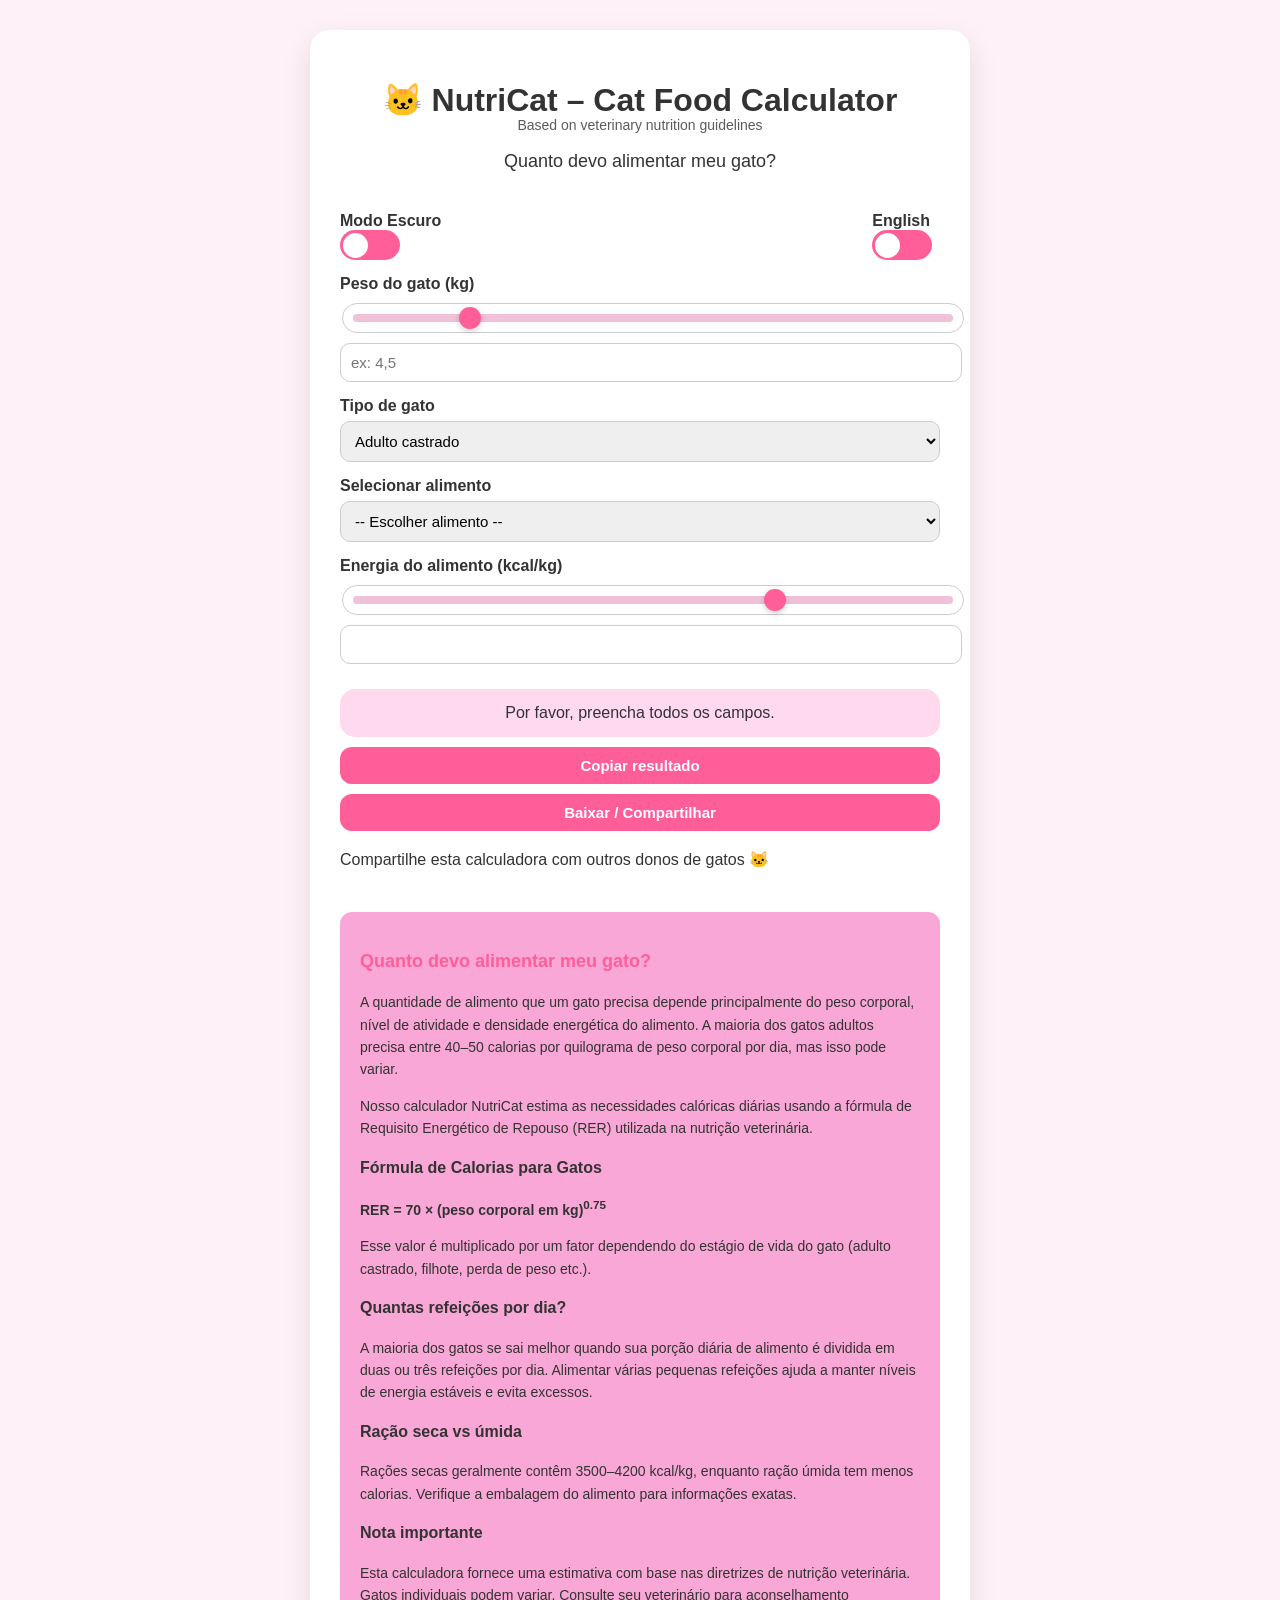
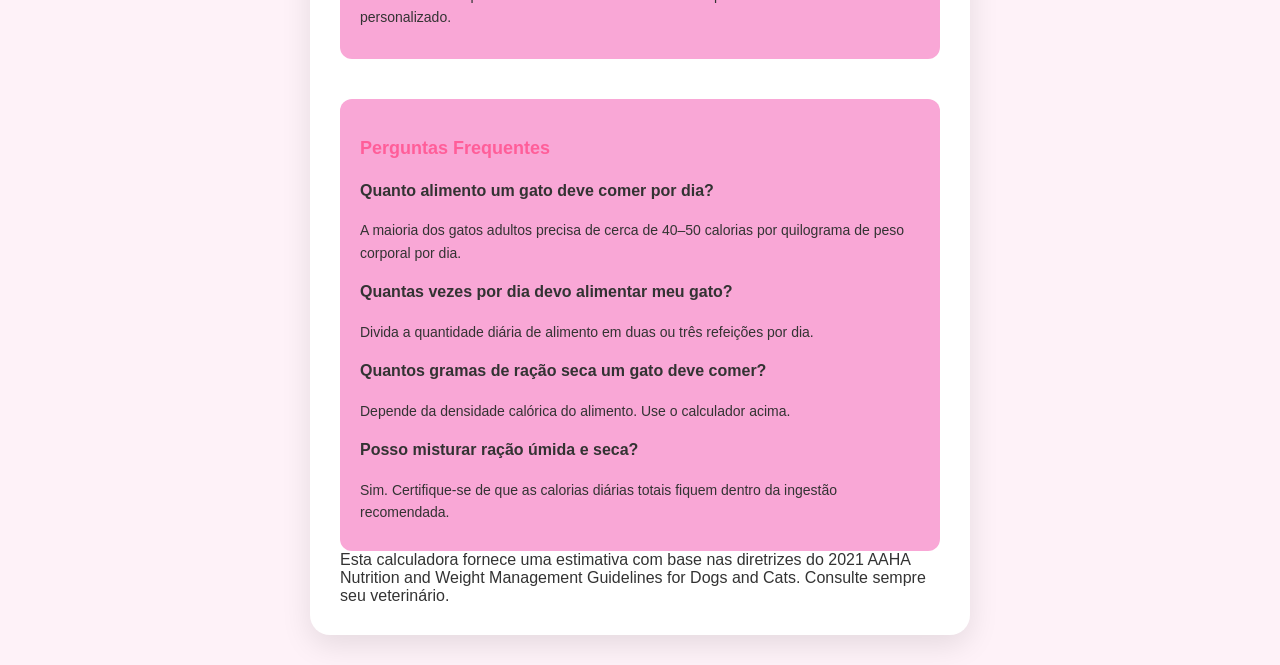
==== index.html @ 70884377 "Add FAQ, SEO and share features" ====
<!DOCTYPE html>
<html lang="pt">
<head>
<meta charset="UTF-8">
<meta name="viewport" content="width=device-width, initial-scale=1.0">

<title>Cat Food Calculator – How Much Should I Feed My Cat? | NutriCat</title>
<meta name="description" content="Free cat food calculator to estimate how much food your cat should eat daily based on weight and food calories. Based on veterinary nutrition guidelines.">


<!-- START: OpenGraph -->

<meta property="og:title" content="Cat Food Calculator – NutriCat">
<meta property="og:description" content="Free calculator to estimate how much food your cat should eat daily.">
<meta property="og:type" content="website">
<meta property="og:url" content="https://yourdomain.com">

<!-- END: OpenGraph -->


<!-- WebApp Structured Data -->
<script type="application/ld+json">
{
"@context":"https://schema.org",
"@type":"WebApplication",
"name":"NutriCat – Cat Food Calculator",
"description":"Free calculator to estimate how much food your cat should eat based on weight and food calories.",
"url":"https://yourusername.github.io/nutricat/",
"applicationCategory":"HealthApplication",
"operatingSystem":"Any",
"offers":{"@type":"Offer","price":"0"}
}
</script>

<!-- FAQ Structured Data -->
<script type="application/ld+json">
{
"@context":"https://schema.org",
"@type":"FAQPage",
"mainEntity":[
{"@type":"Question","name":"How much food should a cat eat per day?","acceptedAnswer":{"@type":"Answer","text":"Most adult cats need about 40–50 calories per kilogram of body weight per day depending on activity level and food energy density."}},
{"@type":"Question","name":"How many meals should a cat eat per day?","acceptedAnswer":{"@type":"Answer","text":"Most veterinarians recommend dividing the daily food amount into two or three meals per day."}},
{"@type":"Question","name":"How many grams of dry food should a cat eat?","acceptedAnswer":{"@type":"Answer","text":"The amount depends on the calorie density of the food. Dry foods usually contain 3500–4200 kcal per kilogram."}}
]
}
</script>

<link rel="stylesheet" href="style.css">
</head>
<body>

<div class="container">
    <h1>🐱 NutriCat – Cat Food Calculator</h1>
    <p class="trust">Based on veterinary nutrition guidelines</p>

    <div class="hero" id="hero"></div>

    <div class="toggle-row">
        <div class="toggle-container">
            <label id="darkModeLabel" for="darkToggle">Dark Mode</label>
            <div class="toggle-switch">
                <input type="checkbox" id="darkToggle" />
                <div class="toggle-thumb"></div>
            </div>
        </div>

        <div class="toggle-container">
            <label id="langLabel" for="langToggle">English</label>
            <div class="toggle-switch">
                <input type="checkbox" id="langToggle" />
                <div class="toggle-thumb"></div>
            </div>
        </div>
    </div>

    <label id="weightLabel"></label>
    <input type="range" id="weightRange" min="1" max="20" step="0.1" value="4.5">
    <input type="number" id="weight" step="0.1">

    <label id="typeLabel"></label>
    <select id="type">
        <option value="1.2" data-en="Neutered adult" data-pt="Adulto castrado"></option>
        <option value="1.4" data-en="Intact adult" data-pt="Adulto não castrado"></option>
        <option value="1.0" data-en="Inactive / Obese prone" data-pt="Inativo / propenso à obesidade"></option>
        <option value="0.8" data-en="Weight loss" data-pt="Perda de peso"></option>
        <option value="2.5" data-en="Kitten" data-pt="Filhote"></option>
    </select>

    <label id="productLabel"></label>
    <select id="foodSelect"></select>

    <label id="foodLabel"></label>
    <input type="range" id="foodRange" min="500" max="5000" step="10" value="3700">
    <input type="number" id="foodEnergy" min="500" max="5000" step="10">

    <div class="result" id="result"></div>

    <!-- Copy & Share Buttons -->
    <button id="copyResult"></button>
    <canvas id="shareCanvas" width="400" height="200" style="display:none;border-radius:12px;"></canvas>
    <button id="downloadImage"></button>
    <p class="share" id="shareText"></p>

    <!-- SEO Content -->
    <section class="seo-content" id="seoContent"></section>

    <!-- FAQ -->
    <section class="faq" id="faqContent"></section>

    <div class="disclaimer" id="disclaimer"></div>

</div>

<script src="food.js"></script>
<script src="script.js"></script>
</body>
</html>
---- style.css ----
/* ============================= */
/* Root Variables for Pink Theme */
/* ============================= */
:root {
    --primary: #ff5e99;  
    --secondary: #f9a7d6; 
    --bg-light: #fef2f8;  
    --bg-dark: #2c1a3c;   
    --card-light: #ffffff;
    --card-dark: #3a1a45;  
    --text-light: #333;
    --text-dark: #f2f2f2;
    --slider-track-light: #f0c1d9;
    --slider-track-dark: #4b1f36;
    --button-hover: #e0538b;
}

/* ============================= */
/* Global Styles */
body {
    margin: 0;
    font-family: "Segoe UI", sans-serif;
    background: var(--bg-light);
    color: var(--text-light);
    transition: 0.3s;
    display: flex;
    justify-content: center;
    padding: 30px 10px;
}

body.dark {
    background: var(--bg-dark);
    color: var(--text-dark);
}

/* ============================= */
/* Container Styles */
.container {
    width: 100%;
    max-width: 600px;
    background: var(--card-light);
    padding: 30px;
    border-radius: 20px;
    box-shadow: 0 10px 30px rgba(0, 0, 0, 0.1);
    transition: 0.3s;
}

body.dark .container {
    background: var(--card-dark);
}

/* ============================= */
/* Typography Styles */
h1 { text-align: center; font-size: 32px; margin-bottom: 5px; }
.hero { text-align: center; font-size: 18px; margin-bottom: 25px; }
label { font-weight: bold; margin-top: 15px; display: block; }
p { line-height: 1.6; }
.trust{ text-align:center; font-size:14px; opacity:0.8; margin-top:-10px; }

/* ============================= */
/* Input Fields and Buttons */
input, select, button {
    width: 100%;
    padding: 10px;
    margin-top: 6px;
    border-radius: 10px;
    border: 1px solid #ccc;
    font-size: 15px;
}

button { 
    background: var(--primary); 
    color: white; 
    border: none; 
    cursor: pointer; 
    font-weight: bold; 
    margin-top: 10px;
    border-radius: 12px;
    transition: 0.2s; 
}
button:hover { 
    background: var(--button-hover);
}

/* ============================= */
/* Result Box */
.result { 
    margin-top: 25px; 
    padding: 15px; 
    border-radius: 15px; 
    background: #ffd9ee; 
    text-align: center; 
    font-size: 16px;
}

body.dark .result { background: rgba(255,105,180,0.1); }

/* ============================= */
/* Copy & Share Buttons */
#copyResult, #downloadImage {
    margin-top: 10px;
    padding: 10px;
    border-radius: 12px;
    font-size: 15px;
}

/* ============================= */
/* Toggle Row */
.toggle-row { 
    display: flex; 
    justify-content: space-between; 
    margin-bottom: 15px; 
    align-items: center; 
}
.toggle-row label { margin-right: 10px; }

/* ============================= */
/* Sliders */
input[type="range"] {
    -webkit-appearance:none;
    width:100%;
    height:8px;
    border-radius:999px;
    margin-top:10px;
    outline:none;
    transition: background 0.3s ease;
}

/* Track Colors */
input[type="range"]::-webkit-slider-runnable-track {
    height:8px;
    border-radius:999px;
    background: var(--slider-track-light);
}
body.dark input[type="range"]::-webkit-slider-runnable-track {
    background: var(--slider-track-dark);
}

/* Thumb */
input[type="range"]::-webkit-slider-thumb {
    -webkit-appearance:none;
    width:22px;
    height:22px;
    border-radius:50%;
    background: var(--primary);
    border: none;
    cursor:pointer;
    margin-top:-7px;
    box-shadow: 0 2px 6px rgba(0,0,0,0.2);
}
body.dark input[type="range"]::-webkit-slider-thumb {
    background: var(--primary);
}

/* Firefox Thumb & Track */
input[type="range"]::-moz-range-thumb {
    width:22px;
    height:22px;
    border-radius:50%;
    background: var(--primary);
    border:none;
    cursor:pointer;
}
input[type="range"]::-moz-range-track {
    height:8px;
    border-radius:999px;
    background: var(--slider-track-light);
}
body.dark input[type="range"]::-moz-range-track { background: var(--slider-track-dark); }

/* ============================= */
/* Toggle Switch */
.toggle-switch { width:60px; height:30px; border-radius:20px; background: var(--primary); position:relative; cursor:pointer; }
.toggle-switch input { opacity:0; position:absolute; }
.toggle-switch .toggle-thumb { width:25px; height:25px; background:white; border-radius:50%; position:absolute; top:3px; left:3px; transition:transform 0.3s ease; }
.toggle-switch input:checked + .toggle-thumb { transform: translateX(30px); }

/* ============================= */
/* SEO / FAQ Content */
.seo-content, .faq { margin-top:40px; line-height:1.6; font-size:15px; background: var(--secondary); padding:20px; border-radius:12px; }
body.dark .seo-content, body.dark .faq { background: rgba(255,90,153,0.1); }
.seo-content h2, .faq h2 { margin-bottom:15px; font-size:18px; color: var(--primary); }
.seo-content h3, .faq h3 { margin-top:15px; font-size:16px; color:#333; }
body.dark .seo-content h3, body.dark .faq h3 { color: #f2f2f2; }
.seo-content p, .faq p { margin-bottom:10px; font-size:14px; }

/* Remove repetitive info in FAQ */
.faq p { margin-bottom:8px; }
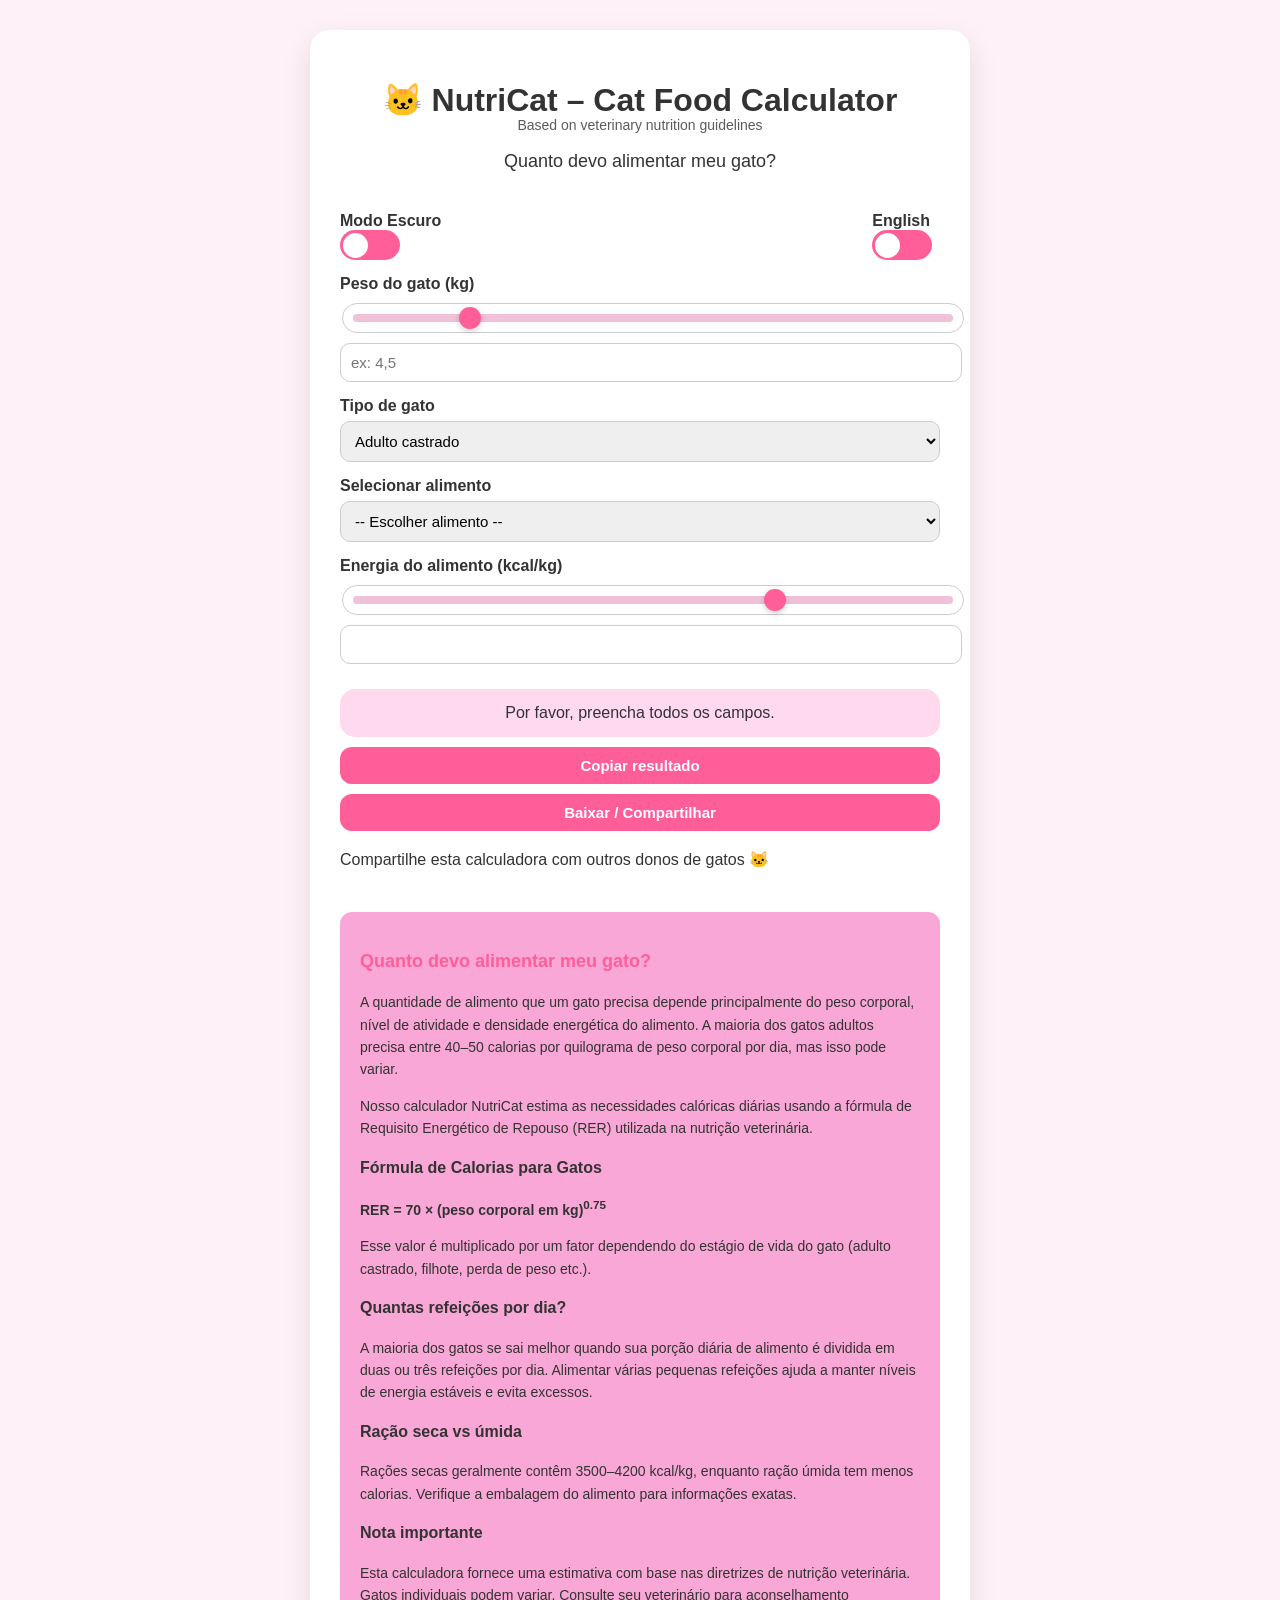
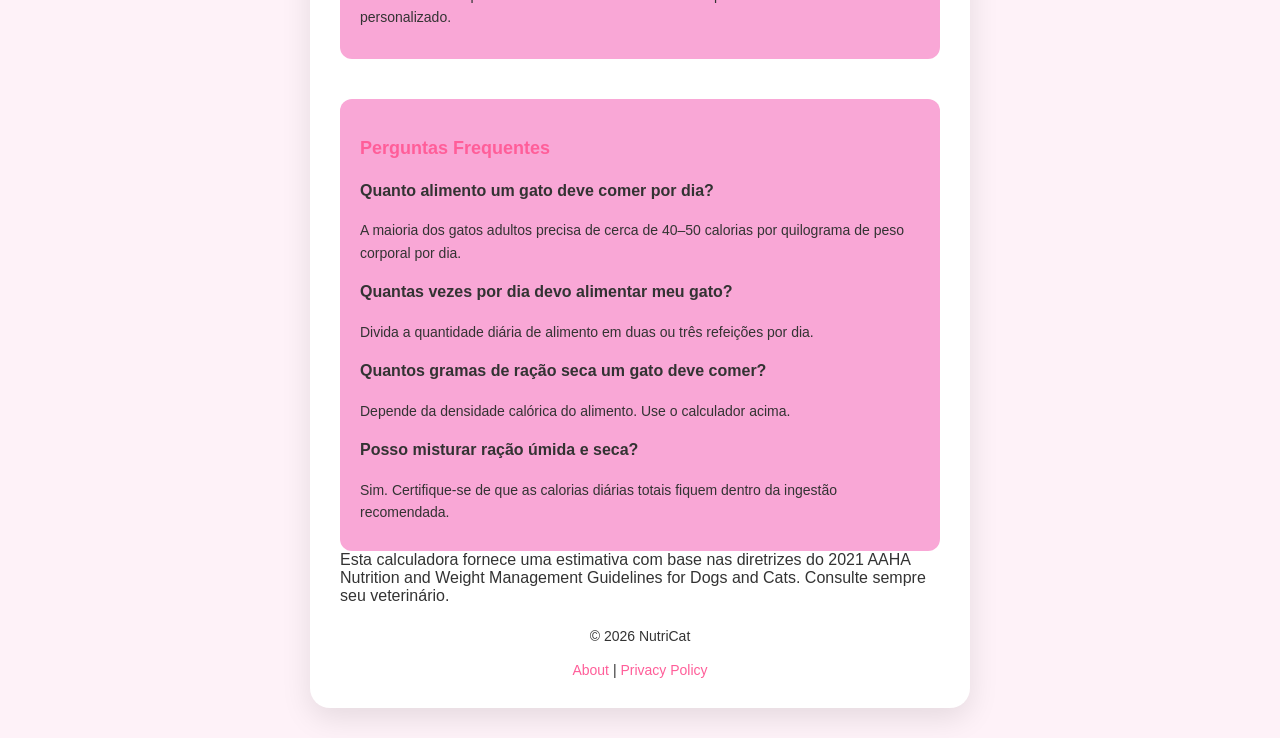
==== commit 5d0a3bc5: "Add about and privacy pages and update domain references" ====
--- a/index.html
+++ b/index.html
@@ -13,7 +13,7 @@
 <meta property="og:title" content="Cat Food Calculator – NutriCat">
 <meta property="og:description" content="Free calculator to estimate how much food your cat should eat daily.">
 <meta property="og:type" content="website">
-<meta property="og:url" content="https://yourdomain.com">
+<meta property="og:url" content="https://catfoodcalculator.app">
 
 <!-- END: OpenGraph -->
 
@@ -25,7 +25,7 @@
 "@type":"WebApplication",
 "name":"NutriCat – Cat Food Calculator",
 "description":"Free calculator to estimate how much food your cat should eat based on weight and food calories.",
-"url":"https://yourusername.github.io/nutricat/",
+"url":"https://catfoodcalculator.app",
 "applicationCategory":"HealthApplication",
 "operatingSystem":"Any",
 "offers":{"@type":"Offer","price":"0"}
@@ -101,6 +101,8 @@
     <button id="downloadImage"></button>
     <p class="share" id="shareText"></p>
 
+    <!-- <button>See best food for this plan 🐱</button> -->
+
     <!-- SEO Content -->
     <section class="seo-content" id="seoContent"></section>
 
@@ -109,9 +111,17 @@
 
     <div class="disclaimer" id="disclaimer"></div>
 
+    <footer class="footer-links">
+        <p>© 2026 NutriCat</p>
+        <a href="about.html">About</a> |
+        <a href="privacy.html">Privacy Policy</a>
+    </footer>
+
 </div>
 
 <script src="food.js"></script>
 <script src="script.js"></script>
+
+
 </body>
 </html>
--- a/style.css
+++ b/style.css
@@ -185,4 +185,21 @@
 .seo-content p, .faq p { margin-bottom:10px; font-size:14px; }
 
 /* Remove repetitive info in FAQ */
-.faq p { margin-bottom:8px; }+.faq p { margin-bottom:8px; }
+
+
+/* footer */
+.footer-links {
+    margin-top: 20px;
+    text-align: center;
+    font-size: 14px;
+}
+
+.footer-links a {
+    color: var(--primary);
+    text-decoration: none;
+}
+
+.footer-links a:hover {
+    text-decoration: underline;
+}
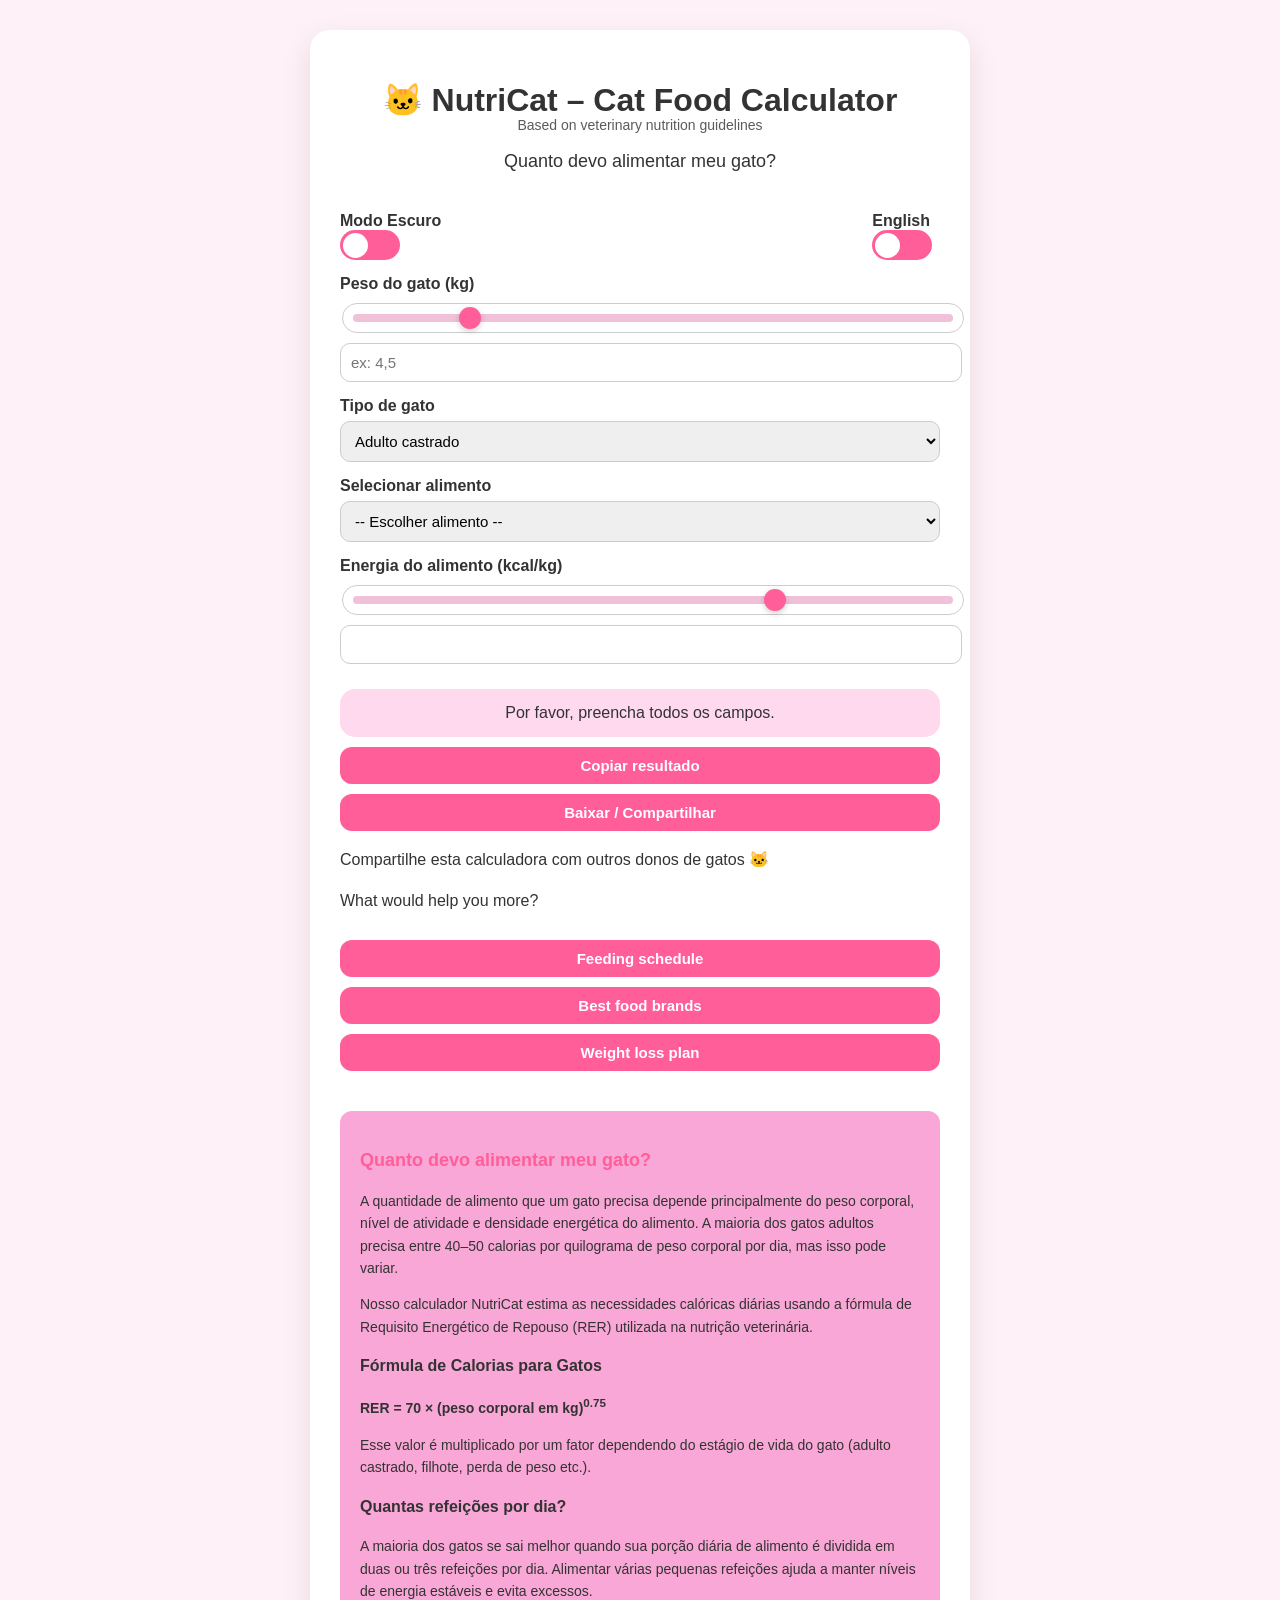
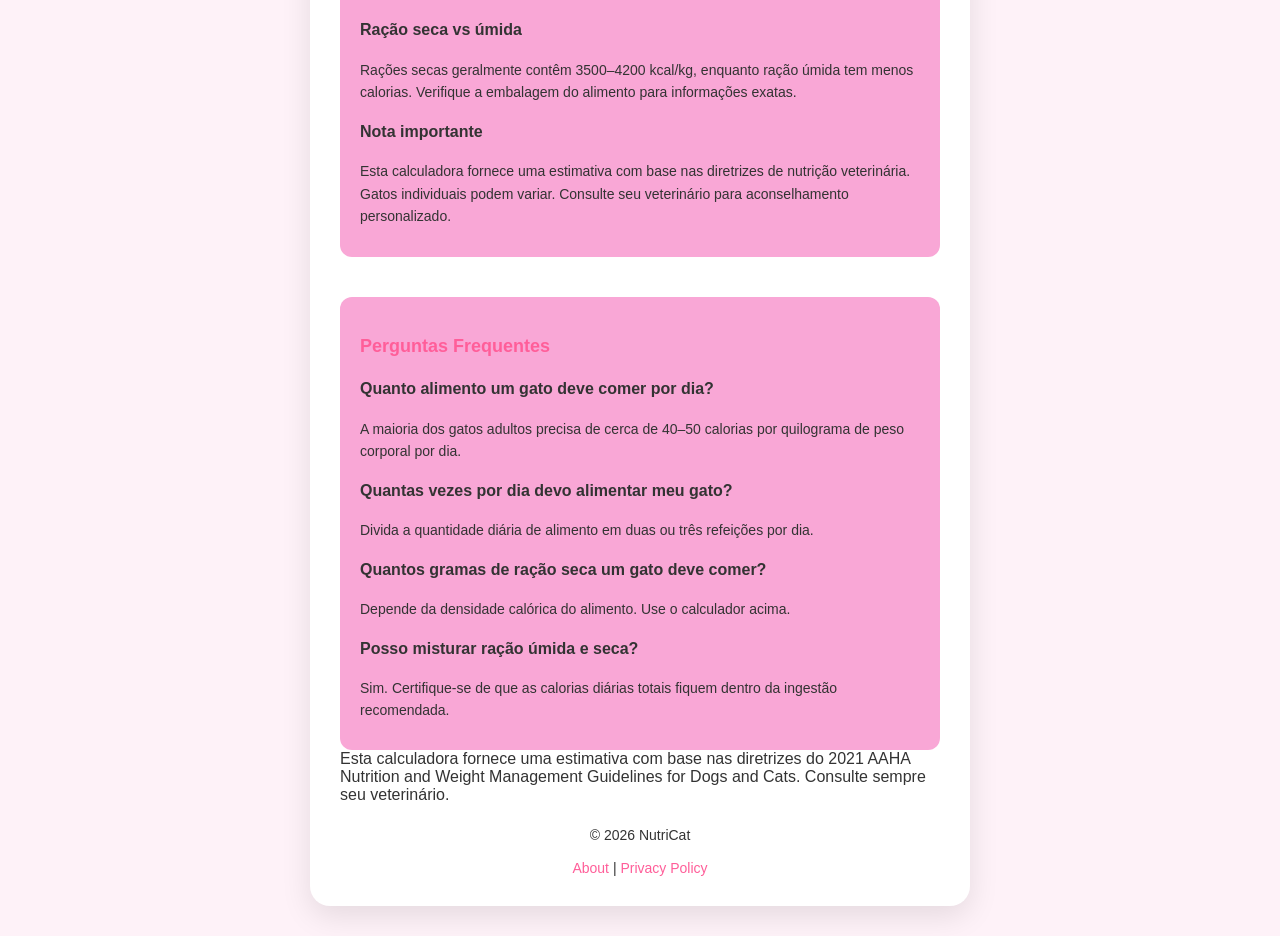
==== commit ba4cf7e5: "add GA4 trackers" ====
--- a/index.html
+++ b/index.html
@@ -17,6 +17,15 @@
 
 <!-- END: OpenGraph -->
 
+<!-- GA -->
+
+<script async src="https://www.googletagmanager.com/gtag/js?id=G-6SNFPKJN2W"></script>
+<script>
+window.dataLayer = window.dataLayer || [];
+function gtag(){dataLayer.push(arguments);}
+gtag('js', new Date());
+gtag('config', 'G-6SNFPKJN2W');
+</script>
 
 <!-- WebApp Structured Data -->
 <script type="application/ld+json">
@@ -97,11 +106,23 @@
 
     <!-- Copy & Share Buttons -->
     <button id="copyResult"></button>
+
     <canvas id="shareCanvas" width="400" height="200" style="display:none;border-radius:12px;"></canvas>
     <button id="downloadImage"></button>
     <p class="share" id="shareText"></p>
 
+
+    <!-- Feedback -->
+    <div id="feedback">
+        <p>What would help you more?</p>
+        <button class="feedback-btn" data-answer="schedule">Feeding schedule</button>
+        <button class="feedback-btn" data-answer="brands">Best food brands</button>
+        <button class="feedback-btn" data-answer="weight">Weight loss plan</button>
+    </div>
+
     <!-- <button>See best food for this plan 🐱</button> -->
+
+    <!-- <button id="buyFood"></button> -->
 
     <!-- SEO Content -->
     <section class="seo-content" id="seoContent"></section>
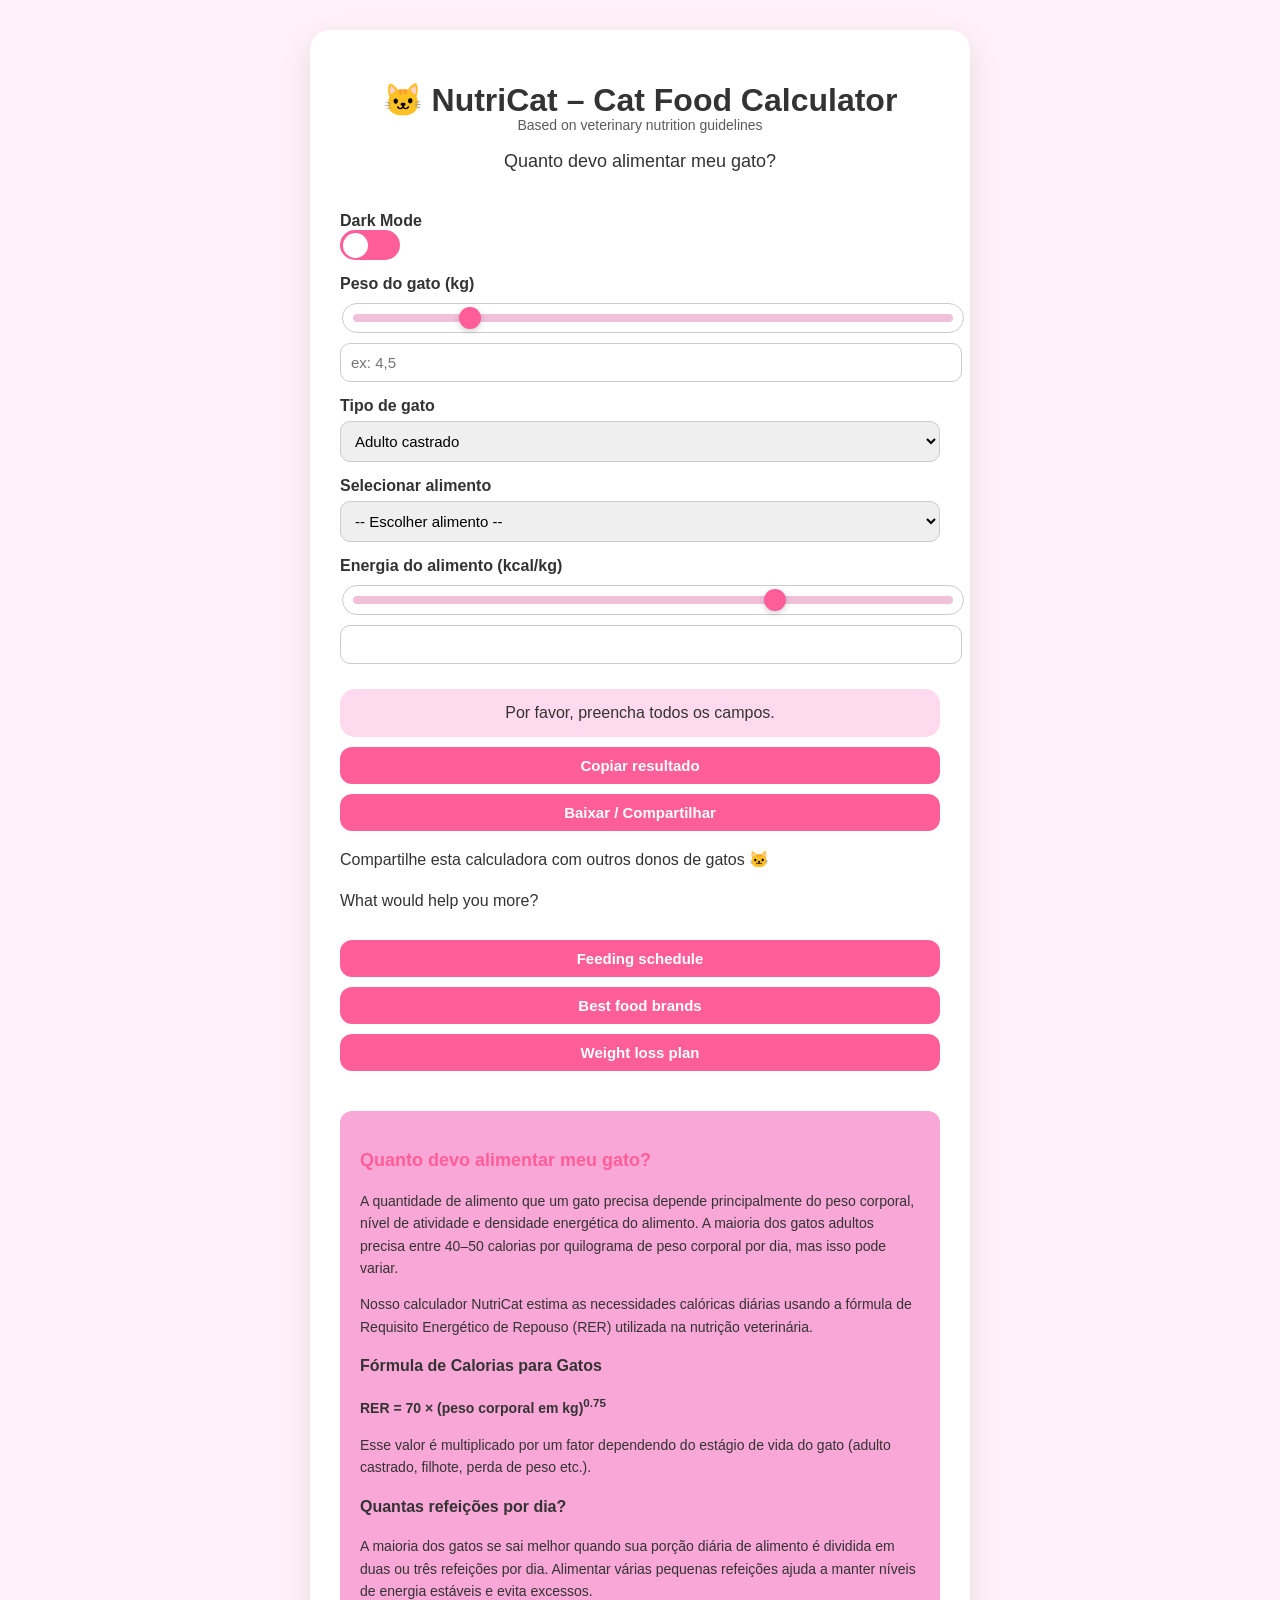
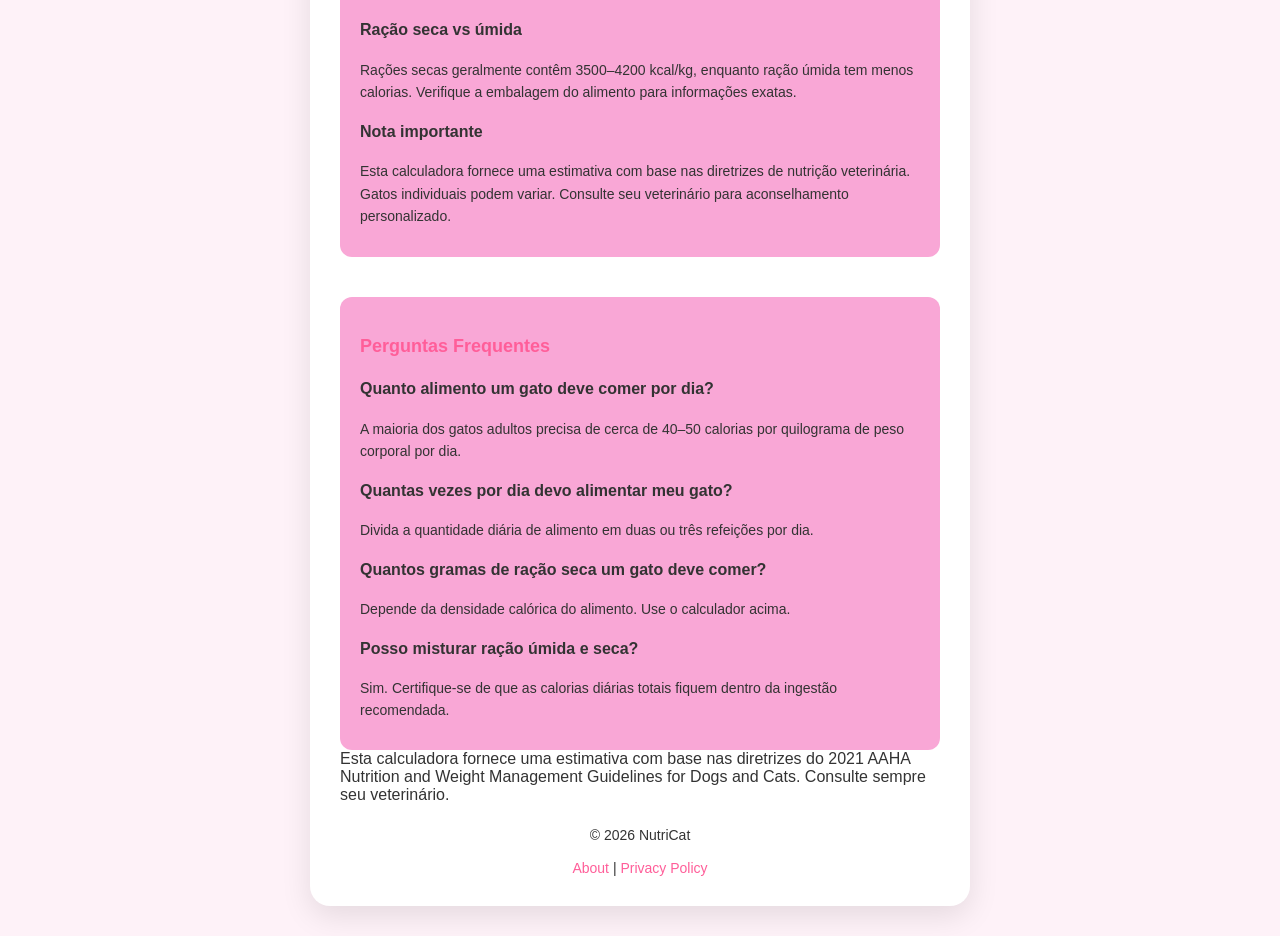
==== commit b01bde1f: "Fix duplicate downloadImage listener, add small accessibility improvements, hide language toggle for" ====
--- a/index.html
+++ b/index.html
@@ -1,5 +1,5 @@
 <!DOCTYPE html>
-<html lang="pt">
+<html lang="en">
 <head>
 <meta charset="UTF-8">
 <meta name="viewport" content="width=device-width, initial-scale=1.0">
@@ -55,6 +55,11 @@
 </script>
 
 <link rel="stylesheet" href="style.css">
+
+<!-- AdSense -->
+<script async src="https://pagead2.googlesyndication.com/pagead/js/adsbygoogle.js?client=ca-pub-7469863369084787"
+     crossorigin="anonymous"></script>
+
 </head>
 <body>
 
@@ -73,16 +78,9 @@
             </div>
         </div>
 
-        <div class="toggle-container">
-            <label id="langLabel" for="langToggle">English</label>
-            <div class="toggle-switch">
-                <input type="checkbox" id="langToggle" />
-                <div class="toggle-thumb"></div>
-            </div>
-        </div>
     </div>
 
-    <label id="weightLabel"></label>
+    <label id="weightLabel" for="weight"></label>
     <input type="range" id="weightRange" min="1" max="20" step="0.1" value="4.5">
     <input type="number" id="weight" step="0.1">
 
--- a/style.css
+++ b/style.css
@@ -173,7 +173,13 @@
 .toggle-switch { width:60px; height:30px; border-radius:20px; background: var(--primary); position:relative; cursor:pointer; }
 .toggle-switch input { opacity:0; position:absolute; }
 .toggle-switch .toggle-thumb { width:25px; height:25px; background:white; border-radius:50%; position:absolute; top:3px; left:3px; transition:transform 0.3s ease; }
-.toggle-switch input:checked + .toggle-thumb { transform: translateX(30px); }
+.toggle-switch {
+    position: relative;
+}
+
+.toggle-switch input:checked ~ .toggle-thumb {
+    transform: translateX(30px);
+}
 
 /* ============================= */
 /* SEO / FAQ Content */
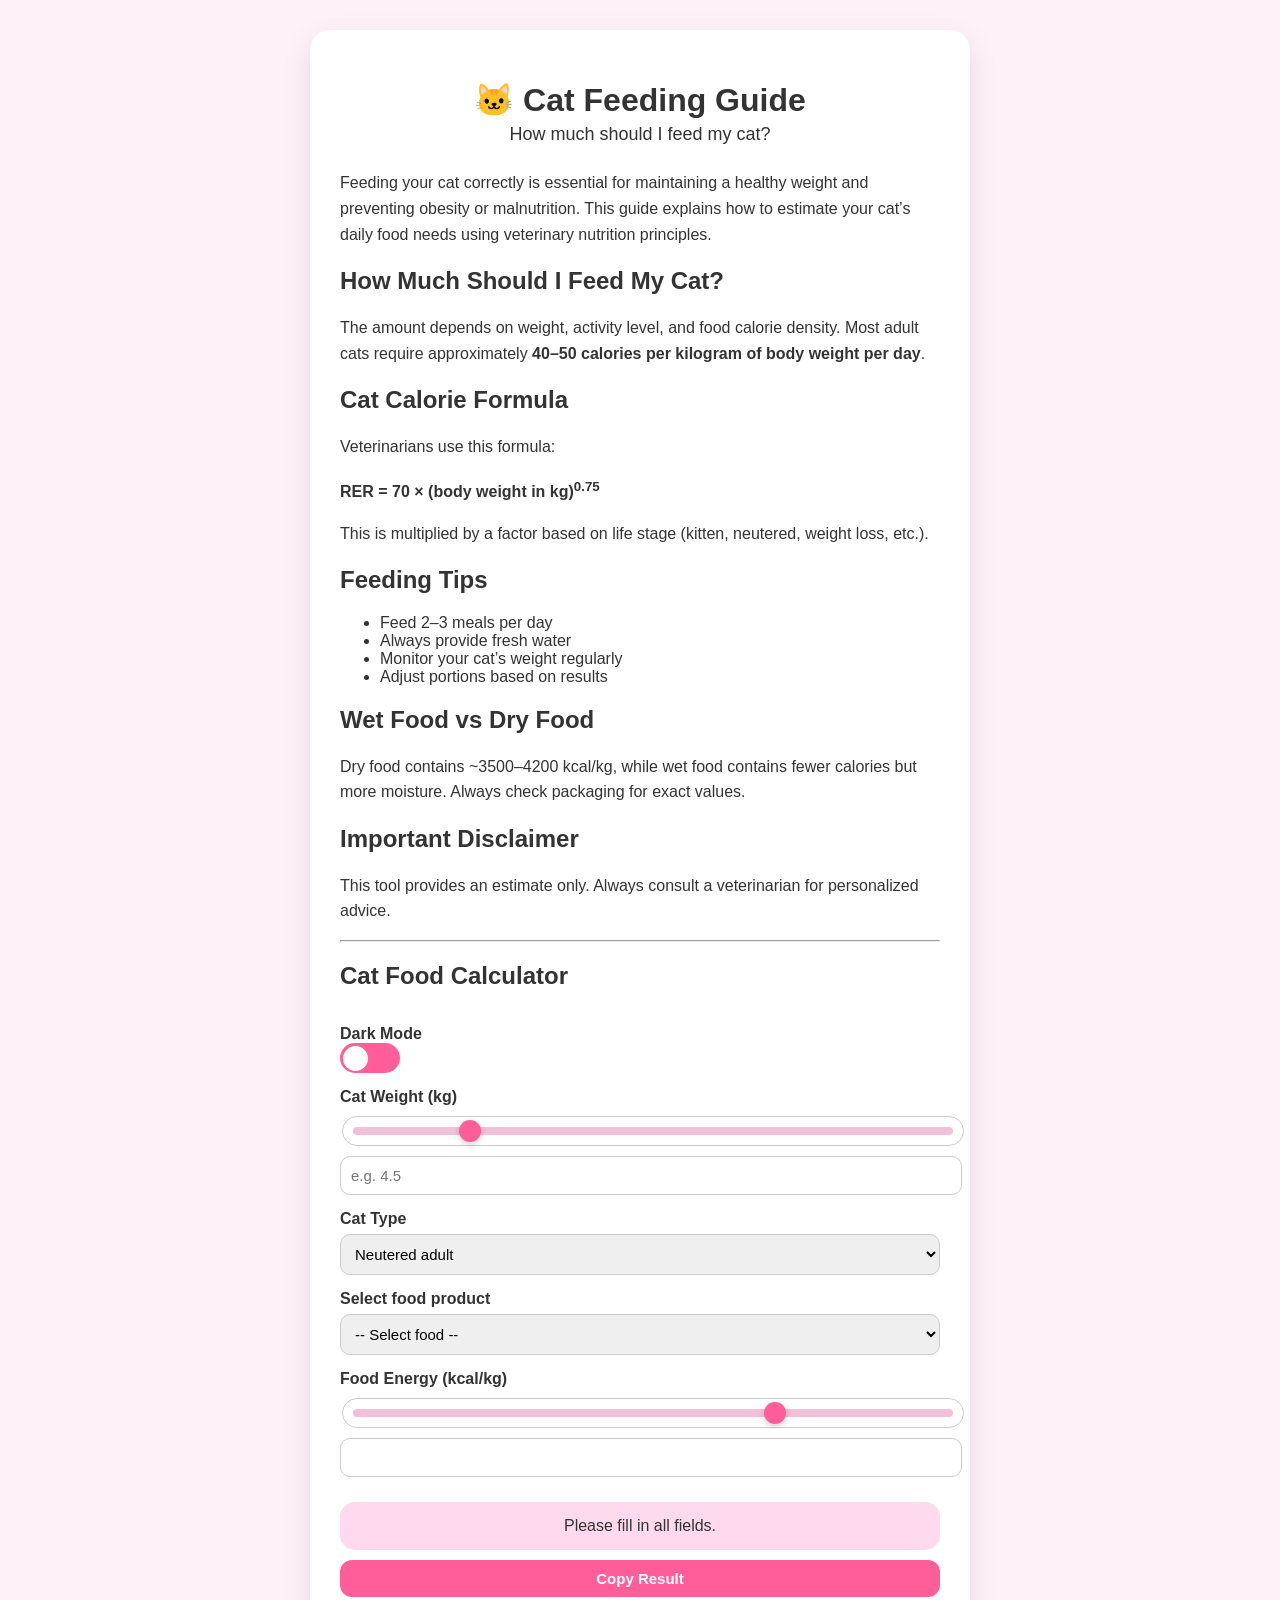
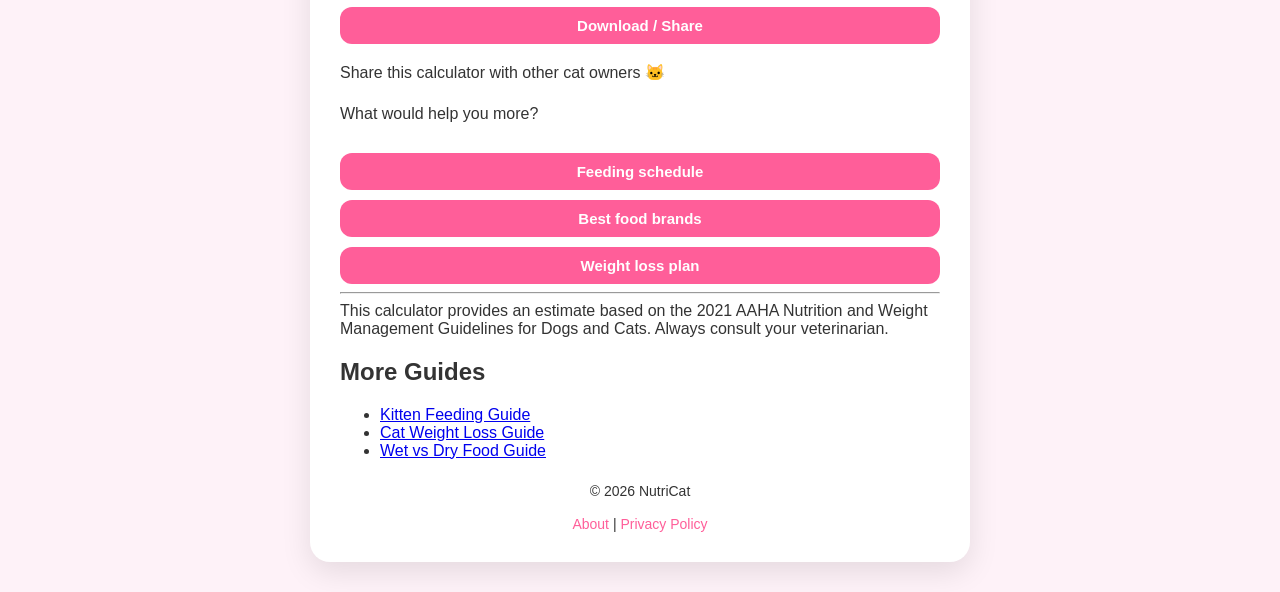
==== commit ac5d0f8a: "Improve content" ====
--- a/index.html
+++ b/index.html
@@ -4,21 +4,52 @@
 <meta charset="UTF-8">
 <meta name="viewport" content="width=device-width, initial-scale=1.0">
 
-<title>Cat Food Calculator – How Much Should I Feed My Cat? | NutriCat</title>
-<meta name="description" content="Free cat food calculator to estimate how much food your cat should eat daily based on weight and food calories. Based on veterinary nutrition guidelines.">
-
-
-<!-- START: OpenGraph -->
-
-<meta property="og:title" content="Cat Food Calculator – NutriCat">
-<meta property="og:description" content="Free calculator to estimate how much food your cat should eat daily.">
+<title>Cat Feeding Guide & Calculator | NutriCat</title>
+
+<meta name="description" content="Learn how much to feed your cat with a free calculator based on veterinary guidelines. Includes feeding guide, tips, and calorie formula.">
+
+<!-- Open Graph -->
+<meta property="og:title" content="Cat Feeding Guide & Calculator | NutriCat">
+<meta property="og:description" content="Free cat feeding calculator with veterinary-based feeding guide.">
 <meta property="og:type" content="website">
 <meta property="og:url" content="https://catfoodcalculator.app">
 
-<!-- END: OpenGraph -->
-
-<!-- GA -->
-
+<!-- Structured Data -->
+<script type="application/ld+json">
+{
+"@context":"https://schema.org",
+"@type":"WebApplication",
+"name":"NutriCat – Cat Food Calculator",
+"description":"Free cat feeding calculator based on veterinary guidelines.",
+"url":"https://catfoodcalculator.app",
+"applicationCategory":"HealthApplication",
+"offers":{"@type":"Offer","price":"0"}
+}
+</script>
+
+<!-- FAQ Schema -->
+<script type="application/ld+json">
+{
+"@context":"https://schema.org",
+"@type":"FAQPage",
+"mainEntity":[
+{
+"@type":"Question",
+"name":"How much should I feed my cat?",
+"acceptedAnswer":{"@type":"Answer","text":"Most adult cats need about 40–50 calories per kilogram of body weight per day."}
+},
+{
+"@type":"Question",
+"name":"How often should I feed my cat?",
+"acceptedAnswer":{"@type":"Answer","text":"Feed cats 2–3 meals per day for best results."}
+}
+]
+}
+</script>
+
+<link rel="stylesheet" href="style.css">
+
+<!-- Google Analytics -->
 <script async src="https://www.googletagmanager.com/gtag/js?id=G-6SNFPKJN2W"></script>
 <script>
 window.dataLayer = window.dataLayer || [];
@@ -27,120 +58,143 @@
 gtag('config', 'G-6SNFPKJN2W');
 </script>
 
-<!-- WebApp Structured Data -->
-<script type="application/ld+json">
-{
-"@context":"https://schema.org",
-"@type":"WebApplication",
-"name":"NutriCat – Cat Food Calculator",
-"description":"Free calculator to estimate how much food your cat should eat based on weight and food calories.",
-"url":"https://catfoodcalculator.app",
-"applicationCategory":"HealthApplication",
-"operatingSystem":"Any",
-"offers":{"@type":"Offer","price":"0"}
-}
-</script>
-
-<!-- FAQ Structured Data -->
-<script type="application/ld+json">
-{
-"@context":"https://schema.org",
-"@type":"FAQPage",
-"mainEntity":[
-{"@type":"Question","name":"How much food should a cat eat per day?","acceptedAnswer":{"@type":"Answer","text":"Most adult cats need about 40–50 calories per kilogram of body weight per day depending on activity level and food energy density."}},
-{"@type":"Question","name":"How many meals should a cat eat per day?","acceptedAnswer":{"@type":"Answer","text":"Most veterinarians recommend dividing the daily food amount into two or three meals per day."}},
-{"@type":"Question","name":"How many grams of dry food should a cat eat?","acceptedAnswer":{"@type":"Answer","text":"The amount depends on the calorie density of the food. Dry foods usually contain 3500–4200 kcal per kilogram."}}
-]
-}
-</script>
-
-<link rel="stylesheet" href="style.css">
-
 <!-- AdSense -->
-<script async src="https://pagead2.googlesyndication.com/pagead/js/adsbygoogle.js?client=ca-pub-7469863369084787"
-     crossorigin="anonymous"></script>
+<script async src="https://pagead2.googlesyndication.com/pagead/js/adsbygoogle.js?client=ca-pub-7469863369084787" crossorigin="anonymous"></script>
 
 </head>
+
 <body>
 
 <div class="container">
-    <h1>🐱 NutriCat – Cat Food Calculator</h1>
-    <p class="trust">Based on veterinary nutrition guidelines</p>
-
-    <div class="hero" id="hero"></div>
-
-    <div class="toggle-row">
-        <div class="toggle-container">
-            <label id="darkModeLabel" for="darkToggle">Dark Mode</label>
-            <div class="toggle-switch">
-                <input type="checkbox" id="darkToggle" />
-                <div class="toggle-thumb"></div>
-            </div>
-        </div>
-
+
+<!-- ================= CONTENT (CRITICAL FOR ADSENSE) ================= -->
+
+<h1>🐱 Cat Feeding Guide</h1>
+<div class="hero" id="hero"></div>
+
+<p>
+Feeding your cat correctly is essential for maintaining a healthy weight and preventing obesity or malnutrition.
+This guide explains how to estimate your cat’s daily food needs using veterinary nutrition principles.
+</p>
+
+<h2>How Much Should I Feed My Cat?</h2>
+
+<p>
+The amount depends on weight, activity level, and food calorie density. Most adult cats require approximately
+<strong>40–50 calories per kilogram of body weight per day</strong>.
+</p>
+
+<h2>Cat Calorie Formula</h2>
+
+<p>
+Veterinarians use this formula:
+</p>
+
+<p><strong>RER = 70 × (body weight in kg)<sup>0.75</sup></strong></p>
+
+<p>
+This is multiplied by a factor based on life stage (kitten, neutered, weight loss, etc.).
+</p>
+
+<h2>Feeding Tips</h2>
+
+<ul>
+<li>Feed 2–3 meals per day</li>
+<li>Always provide fresh water</li>
+<li>Monitor your cat’s weight regularly</li>
+<li>Adjust portions based on results</li>
+</ul>
+
+<h2>Wet Food vs Dry Food</h2>
+
+<p>
+Dry food contains ~3500–4200 kcal/kg, while wet food contains fewer calories but more moisture.
+Always check packaging for exact values.
+</p>
+
+<h2>Important Disclaimer</h2>
+
+<p>
+This tool provides an estimate only. Always consult a veterinarian for personalized advice.
+</p>
+
+<hr>
+
+<!-- ================= CALCULATOR (FULLY RESTORED) ================= -->
+
+<h2>Cat Food Calculator</h2>
+
+<div class="toggle-row">
+  <div class="toggle-container">
+    <label id="darkModeLabel" for="darkToggle">Dark Mode</label>
+    <div class="toggle-switch">
+      <input type="checkbox" id="darkToggle">
+      <div class="toggle-thumb"></div>
     </div>
-
-    <label id="weightLabel" for="weight"></label>
-    <input type="range" id="weightRange" min="1" max="20" step="0.1" value="4.5">
-    <input type="number" id="weight" step="0.1">
-
-    <label id="typeLabel"></label>
-    <select id="type">
-        <option value="1.2" data-en="Neutered adult" data-pt="Adulto castrado"></option>
-        <option value="1.4" data-en="Intact adult" data-pt="Adulto não castrado"></option>
-        <option value="1.0" data-en="Inactive / Obese prone" data-pt="Inativo / propenso à obesidade"></option>
-        <option value="0.8" data-en="Weight loss" data-pt="Perda de peso"></option>
-        <option value="2.5" data-en="Kitten" data-pt="Filhote"></option>
-    </select>
-
-    <label id="productLabel"></label>
-    <select id="foodSelect"></select>
-
-    <label id="foodLabel"></label>
-    <input type="range" id="foodRange" min="500" max="5000" step="10" value="3700">
-    <input type="number" id="foodEnergy" min="500" max="5000" step="10">
-
-    <div class="result" id="result"></div>
-
-    <!-- Copy & Share Buttons -->
-    <button id="copyResult"></button>
-
-    <canvas id="shareCanvas" width="400" height="200" style="display:none;border-radius:12px;"></canvas>
-    <button id="downloadImage"></button>
-    <p class="share" id="shareText"></p>
-
-
-    <!-- Feedback -->
-    <div id="feedback">
-        <p>What would help you more?</p>
-        <button class="feedback-btn" data-answer="schedule">Feeding schedule</button>
-        <button class="feedback-btn" data-answer="brands">Best food brands</button>
-        <button class="feedback-btn" data-answer="weight">Weight loss plan</button>
-    </div>
-
-    <!-- <button>See best food for this plan 🐱</button> -->
-
-    <!-- <button id="buyFood"></button> -->
-
-    <!-- SEO Content -->
-    <section class="seo-content" id="seoContent"></section>
-
-    <!-- FAQ -->
-    <section class="faq" id="faqContent"></section>
-
-    <div class="disclaimer" id="disclaimer"></div>
-
-    <footer class="footer-links">
-        <p>© 2026 NutriCat</p>
-        <a href="about.html">About</a> |
-        <a href="privacy.html">Privacy Policy</a>
-    </footer>
+  </div>
+</div>
+
+<label id="weightLabel">Cat Weight (kg)</label>
+<input type="range" id="weightRange" min="1" max="20" step="0.1" value="4.5">
+<input type="number" id="weight" step="0.1">
+
+<label id="typeLabel">Cat Type</label>
+<select id="type">
+  <option value="1.2" data-en="Neutered adult" data-pt="Adulto castrado"></option>
+  <option value="1.4" data-en="Intact adult" data-pt="Adulto não castrado"></option>
+  <option value="1.0" data-en="Inactive / Obese prone" data-pt="Inativo / propenso à obesidade"></option>
+  <option value="0.8" data-en="Weight loss" data-pt="Perda de peso"></option>
+  <option value="2.5" data-en="Kitten" data-pt="Filhote"></option>
+</select>
+
+<label id="productLabel">Select food product</label>
+<select id="foodSelect"></select>
+
+<label id="foodLabel">Food Energy (kcal/kg)</label>
+<input type="range" id="foodRange" min="500" max="5000" step="10" value="3700">
+<input type="number" id="foodEnergy">
+
+<div class="result" id="result"></div>
+
+<button id="copyResult">Copy Result</button>
+<button id="downloadImage">Download / Share</button>
+
+<canvas id="shareCanvas" width="400" height="200" style="display:none;"></canvas>
+
+<p id="shareText"></p>
+
+<!-- ================= FEEDBACK ================= -->
+
+<div id="feedback">
+  <p>What would help you more?</p>
+  <button class="feedback-btn" data-answer="schedule">Feeding schedule</button>
+  <button class="feedback-btn" data-answer="brands">Best food brands</button>
+  <button class="feedback-btn" data-answer="weight">Weight loss plan</button>
+</div>
+
+<hr>
+
+ <div class="disclaimer" id="disclaimer"></div>
+
+<!-- ================= INTERNAL LINKS ================= -->
+
+<h2>More Guides</h2>
+<ul>
+<li><a href="kitten-feeding.html">Kitten Feeding Guide</a></li>
+<li><a href="cat-weight-loss-guide.html">Cat Weight Loss Guide</a></li>
+<li><a href="wet-vs-dry-cat-food.html">Wet vs Dry Food Guide</a></li>
+</ul>
+
+<footer class="footer-links">
+<p>© 2026 NutriCat</p>
+<a href="about.html">About</a> |
+<a href="privacy.html">Privacy Policy</a>
+</footer>
 
 </div>
 
 <script src="food.js"></script>
 <script src="script.js"></script>
 
-
 </body>
 </html>
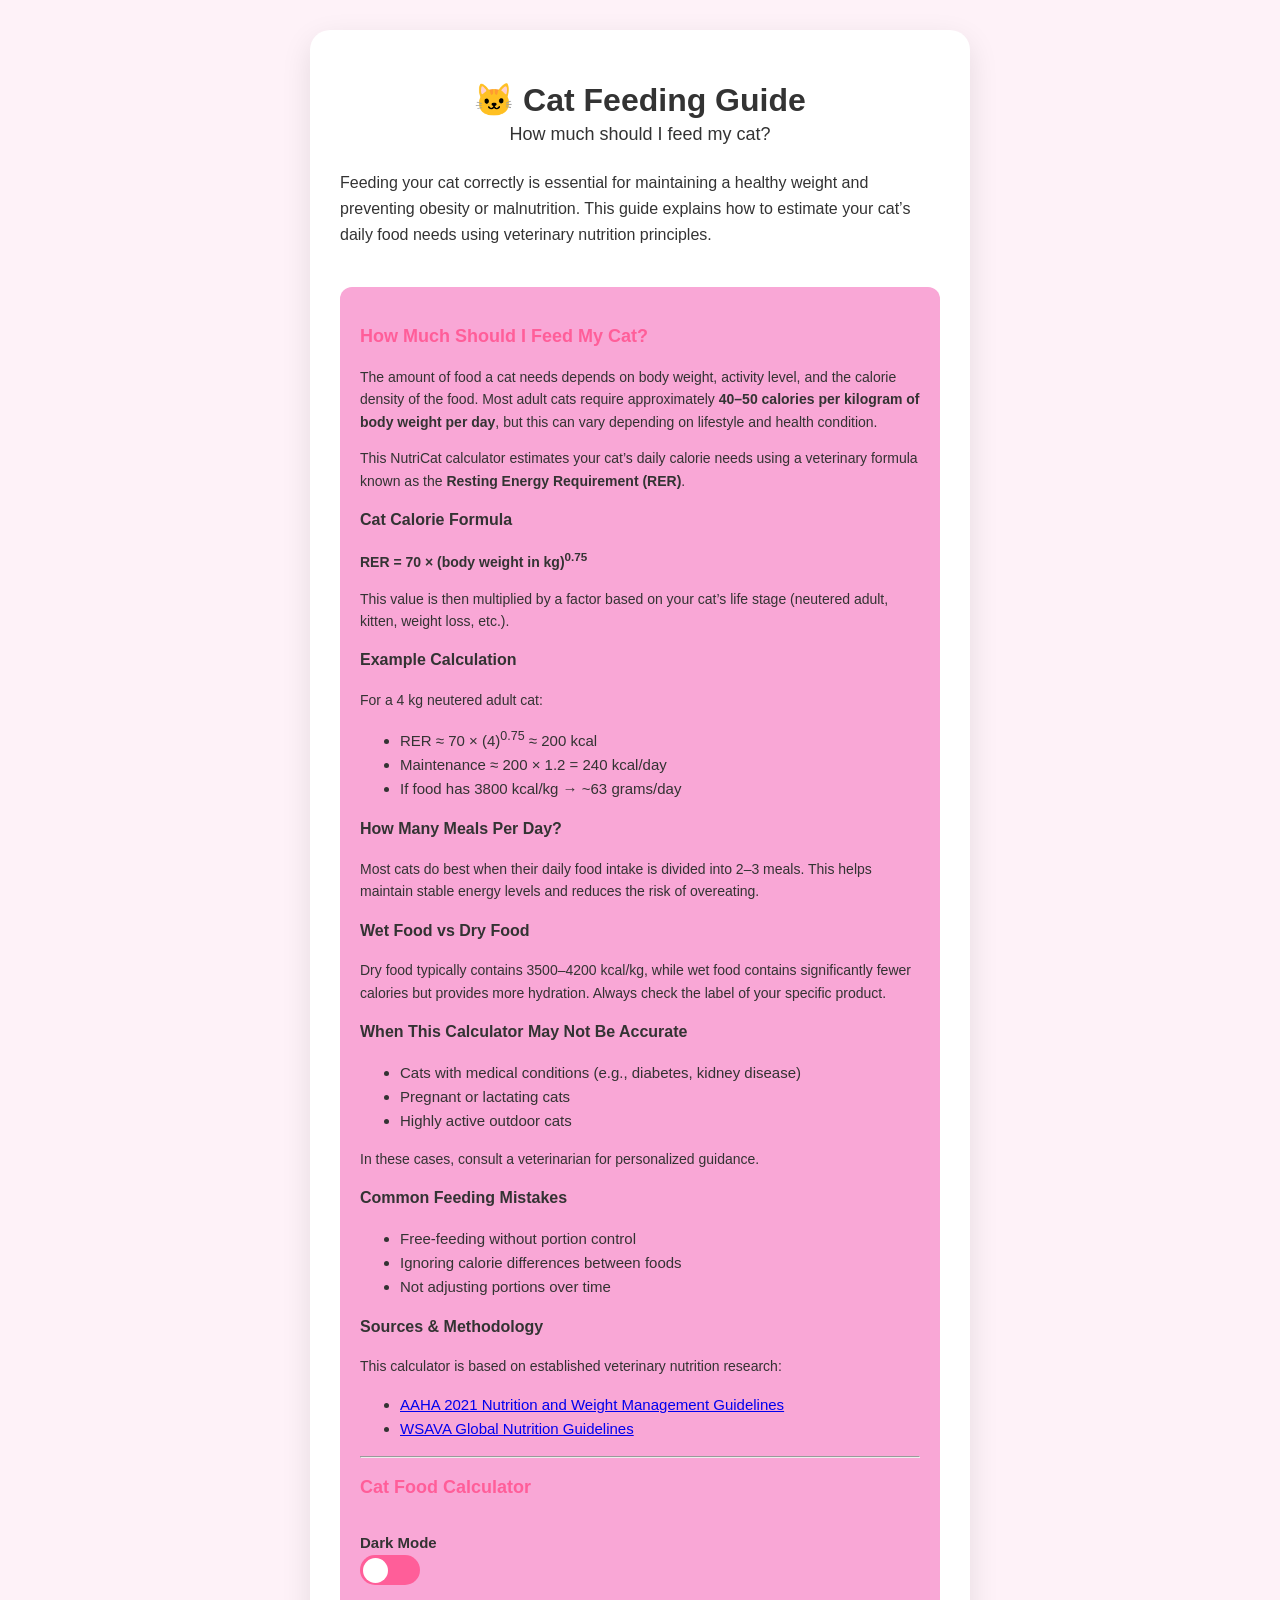
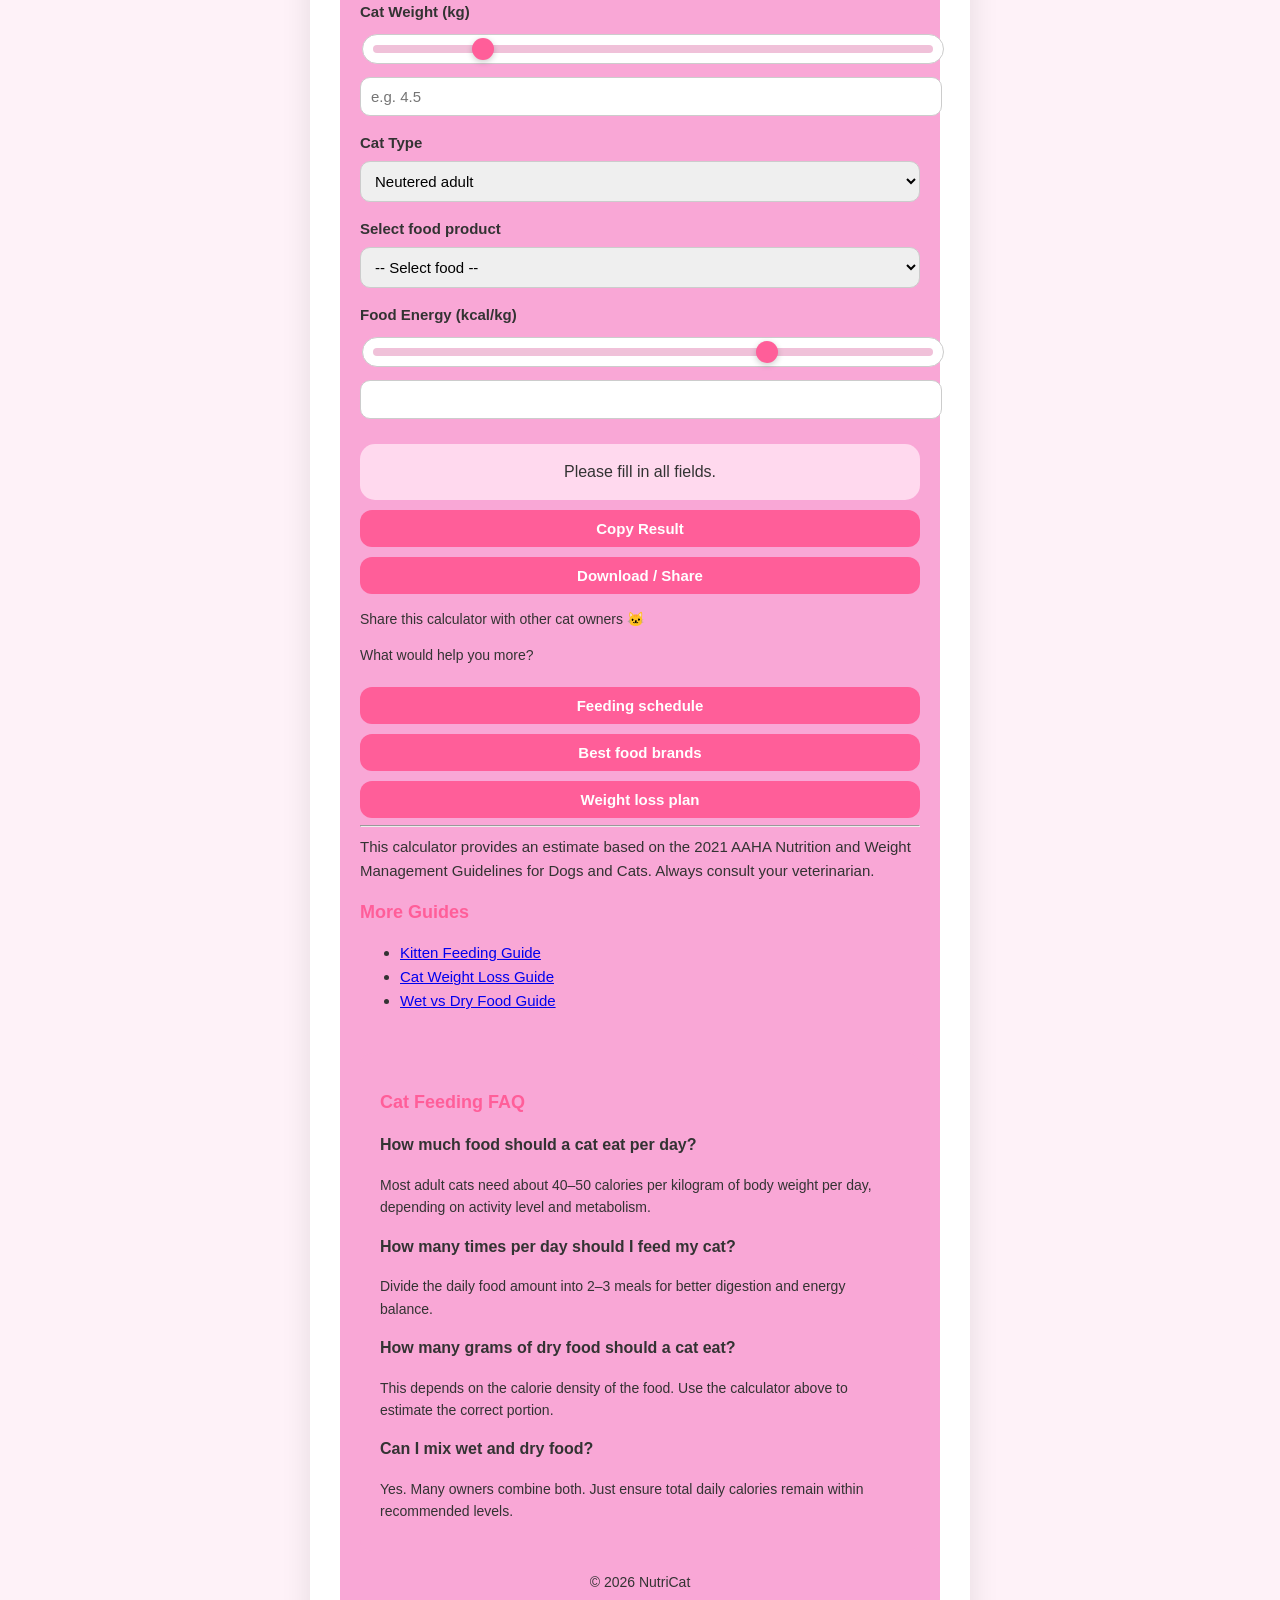
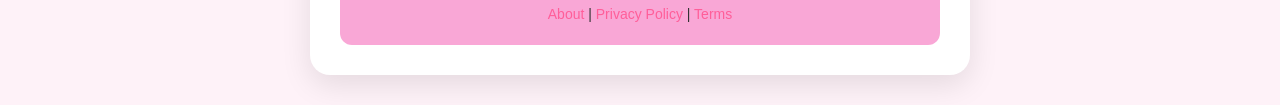
==== commit e91893bc: "add anotes about methodology and sourcs to home page, add author + trust to about page, create terms" ====
--- a/index.html
+++ b/index.html
@@ -4,46 +4,85 @@
 <meta charset="UTF-8">
 <meta name="viewport" content="width=device-width, initial-scale=1.0">
 
+<link rel="icon" href="/favicon.ico">
+<link rel="icon" type="image/png" href="/favicon-32x32.png">
+<link rel="apple-touch-icon" href="/apple-touch-icon.png">
+
+
 <title>Cat Feeding Guide & Calculator | NutriCat</title>
 
 <meta name="description" content="Learn how much to feed your cat with a free calculator based on veterinary guidelines. Includes feeding guide, tips, and calorie formula.">
 
 <!-- Open Graph -->
-<meta property="og:title" content="Cat Feeding Guide & Calculator | NutriCat">
-<meta property="og:description" content="Free cat feeding calculator with veterinary-based feeding guide.">
+<meta property="og:title" content="NutriCat – Cat Food Calculator & Feeding Guide">
+<meta property="og:description" content="Free veterinary-informed cat nutrition calculator. Estimate daily food needs based on weight and food calories.">
 <meta property="og:type" content="website">
-<meta property="og:url" content="https://catfoodcalculator.app">
+<meta property="og:url" content="https://catfoodcalculator.app/">
+<meta property="og:image" content="https://catfoodcalculator.app/og-image.jpg">
+<meta property="og:image:width" content="1200">
+<meta property="og:image:height" content="630">
+<meta property="og:site_name" content="NutriCat">
 
 <!-- Structured Data -->
 <script type="application/ld+json">
 {
-"@context":"https://schema.org",
-"@type":"WebApplication",
-"name":"NutriCat – Cat Food Calculator",
-"description":"Free cat feeding calculator based on veterinary guidelines.",
-"url":"https://catfoodcalculator.app",
-"applicationCategory":"HealthApplication",
-"offers":{"@type":"Offer","price":"0"}
+  "@context": "https://schema.org",
+  "@type": "WebSite",
+  "name": "NutriCat",
+  "url": "https://catfoodcalculator.app",
+  "description": "NutriCat is a veterinary-informed cat nutrition platform offering a free cat food calculator, feeding guides, and educational resources.",
+  "publisher": {
+    "@type": "Organization",
+    "name": "NutriCat",
+    "url": "https://catfoodcalculator.app"
+  },
+  "potentialAction": {
+    "@type": "SearchAction",
+    "target": "https://catfoodcalculator.app/?q={search_term_string}",
+    "query-input": "required name=search_term_string"
+  }
 }
 </script>
 
 <!-- FAQ Schema -->
 <script type="application/ld+json">
 {
-"@context":"https://schema.org",
-"@type":"FAQPage",
-"mainEntity":[
-{
-"@type":"Question",
-"name":"How much should I feed my cat?",
-"acceptedAnswer":{"@type":"Answer","text":"Most adult cats need about 40–50 calories per kilogram of body weight per day."}
-},
-{
-"@type":"Question",
-"name":"How often should I feed my cat?",
-"acceptedAnswer":{"@type":"Answer","text":"Feed cats 2–3 meals per day for best results."}
-}
-]
+  "@context": "https://schema.org",
+  "@type": "FAQPage",
+  "mainEntity": [
+    {
+      "@type": "Question",
+      "name": "How much food should a cat eat per day?",
+      "acceptedAnswer": {
+        "@type": "Answer",
+        "text": "Most adult cats need about 40–50 calories per kilogram of body weight per day, depending on activity level and metabolism."
+      }
+    },
+    {
+      "@type": "Question",
+      "name": "How many times per day should I feed my cat?",
+      "acceptedAnswer": {
+        "@type": "Answer",
+        "text": "Divide the daily food amount into 2–3 meals for better digestion and energy balance."
+      }
+    },
+    {
+      "@type": "Question",
+      "name": "How many grams of dry food should a cat eat?",
+      "acceptedAnswer": {
+        "@type": "Answer",
+        "text": "This depends on the calorie density of the food. Use the calculator above to estimate the correct portion."
+      }
+    },
+    {
+      "@type": "Question",
+      "name": "Can I mix wet and dry food?",
+      "acceptedAnswer": {
+        "@type": "Answer",
+        "text": "Yes. Many owners combine both types. Just ensure total daily calories remain within recommended levels."
+      }
+    }
+  ]
 }
 </script>
 
@@ -67,7 +106,7 @@
 
 <div class="container">
 
-<!-- ================= CONTENT (CRITICAL FOR ADSENSE) ================= -->
+<!-- ================= CONTENT ================= -->
 
 <h1>🐱 Cat Feeding Guide</h1>
 <div class="hero" id="hero"></div>
@@ -77,46 +116,93 @@
 This guide explains how to estimate your cat’s daily food needs using veterinary nutrition principles.
 </p>
 
+<section class="seo-content">
+
 <h2>How Much Should I Feed My Cat?</h2>
 
 <p>
-The amount depends on weight, activity level, and food calorie density. Most adult cats require approximately
-<strong>40–50 calories per kilogram of body weight per day</strong>.
-</p>
-
-<h2>Cat Calorie Formula</h2>
-
-<p>
-Veterinarians use this formula:
-</p>
+The amount of food a cat needs depends on body weight, activity level, and the calorie density of the food. 
+Most adult cats require approximately <strong>40–50 calories per kilogram of body weight per day</strong>, but this can vary depending on lifestyle and health condition.
+</p>
+
+<p>
+This NutriCat calculator estimates your cat’s daily calorie needs using a veterinary formula known as the <strong>Resting Energy Requirement (RER)</strong>.
+</p>
+
+<h3>Cat Calorie Formula</h3>
 
 <p><strong>RER = 70 × (body weight in kg)<sup>0.75</sup></strong></p>
 
 <p>
-This is multiplied by a factor based on life stage (kitten, neutered, weight loss, etc.).
-</p>
-
-<h2>Feeding Tips</h2>
-
-<ul>
-<li>Feed 2–3 meals per day</li>
-<li>Always provide fresh water</li>
-<li>Monitor your cat’s weight regularly</li>
-<li>Adjust portions based on results</li>
-</ul>
-
-<h2>Wet Food vs Dry Food</h2>
-
-<p>
-Dry food contains ~3500–4200 kcal/kg, while wet food contains fewer calories but more moisture.
-Always check packaging for exact values.
-</p>
-
-<h2>Important Disclaimer</h2>
-
-<p>
-This tool provides an estimate only. Always consult a veterinarian for personalized advice.
-</p>
+This value is then multiplied by a factor based on your cat’s life stage (neutered adult, kitten, weight loss, etc.).
+</p>
+
+<h3>Example Calculation</h3>
+
+<p>
+For a 4 kg neutered adult cat:
+</p>
+
+<ul>
+<li>RER ≈ 70 × (4)<sup>0.75</sup> ≈ 200 kcal</li>
+<li>Maintenance ≈ 200 × 1.2 = 240 kcal/day</li>
+<li>If food has 3800 kcal/kg → ~63 grams/day</li>
+</ul>
+
+<h3>How Many Meals Per Day?</h3>
+
+<p>
+Most cats do best when their daily food intake is divided into 2–3 meals. This helps maintain stable energy levels and reduces the risk of overeating.
+</p>
+
+<h3>Wet Food vs Dry Food</h3>
+
+<p>
+Dry food typically contains 3500–4200 kcal/kg, while wet food contains significantly fewer calories but provides more hydration.
+Always check the label of your specific product.
+</p>
+
+<h3>When This Calculator May Not Be Accurate</h3>
+
+<ul>
+<li>Cats with medical conditions (e.g., diabetes, kidney disease)</li>
+<li>Pregnant or lactating cats</li>
+<li>Highly active outdoor cats</li>
+</ul>
+
+<p>
+In these cases, consult a veterinarian for personalized guidance.
+</p>
+
+<h3>Common Feeding Mistakes</h3>
+
+<ul>
+<li>Free-feeding without portion control</li>
+<li>Ignoring calorie differences between foods</li>
+<li>Not adjusting portions over time</li>
+</ul>
+
+<h3>Sources & Methodology</h3>
+
+<p>
+This calculator is based on established veterinary nutrition research:
+</p>
+
+<ul>
+<li>
+<a href="https://www.aaha.org/resources/2021-aaha-nutrition-and-weight-management-guidelines/" target="_blank" rel="noopener">
+AAHA 2021 Nutrition and Weight Management Guidelines
+</a>
+</li>
+
+<li>
+<a href="https://wsava.org/global-guidelines/global-nutrition-guidelines/" target="_blank" rel="noopener">
+WSAVA Global Nutrition Guidelines
+</a>
+</li>
+</ul>
+
+
 
 <hr>
 
@@ -156,8 +242,8 @@
 
 <div class="result" id="result"></div>
 
-<button id="copyResult">Copy Result</button>
-<button id="downloadImage">Download / Share</button>
+<button id="copyResult" aria-label="Copy result to clipboard"></button>
+<button id="downloadImage" aria-label="Download result">Download / Share</button>
 
 <canvas id="shareCanvas" width="400" height="200" style="display:none;"></canvas>
 
@@ -167,9 +253,9 @@
 
 <div id="feedback">
   <p>What would help you more?</p>
-  <button class="feedback-btn" data-answer="schedule">Feeding schedule</button>
-  <button class="feedback-btn" data-answer="brands">Best food brands</button>
-  <button class="feedback-btn" data-answer="weight">Weight loss plan</button>
+  <button class="feedback-btn" data-answer="schedule" aria-label="Feeding schedule">Feeding schedule</button>
+  <button class="feedback-btn" data-answer="brands" aria-label="Best food brands">Best food brands</button>
+  <button class="feedback-btn" data-answer="weight" aria-label="Weight loss plan">Weight loss plan</button>
 </div>
 
 <hr>
@@ -185,10 +271,37 @@
 <li><a href="wet-vs-dry-cat-food.html">Wet vs Dry Food Guide</a></li>
 </ul>
 
+<section class="faq">
+
+<h2>Cat Feeding FAQ</h2>
+
+<h3>How much food should a cat eat per day?</h3>
+<p>
+Most adult cats need about 40–50 calories per kilogram of body weight per day, depending on activity level and metabolism.
+</p>
+
+<h3>How many times per day should I feed my cat?</h3>
+<p>
+Divide the daily food amount into 2–3 meals for better digestion and energy balance.
+</p>
+
+<h3>How many grams of dry food should a cat eat?</h3>
+<p>
+This depends on the calorie density of the food. Use the calculator above to estimate the correct portion.
+</p>
+
+<h3>Can I mix wet and dry food?</h3>
+<p>
+Yes. Many owners combine both. Just ensure total daily calories remain within recommended levels.
+</p>
+
+</section>
+
 <footer class="footer-links">
 <p>© 2026 NutriCat</p>
 <a href="about.html">About</a> |
-<a href="privacy.html">Privacy Policy</a>
+<a href="privacy.html">Privacy Policy</a> |
+<a href="terms.html">Terms</a>
 </footer>
 
 </div>
